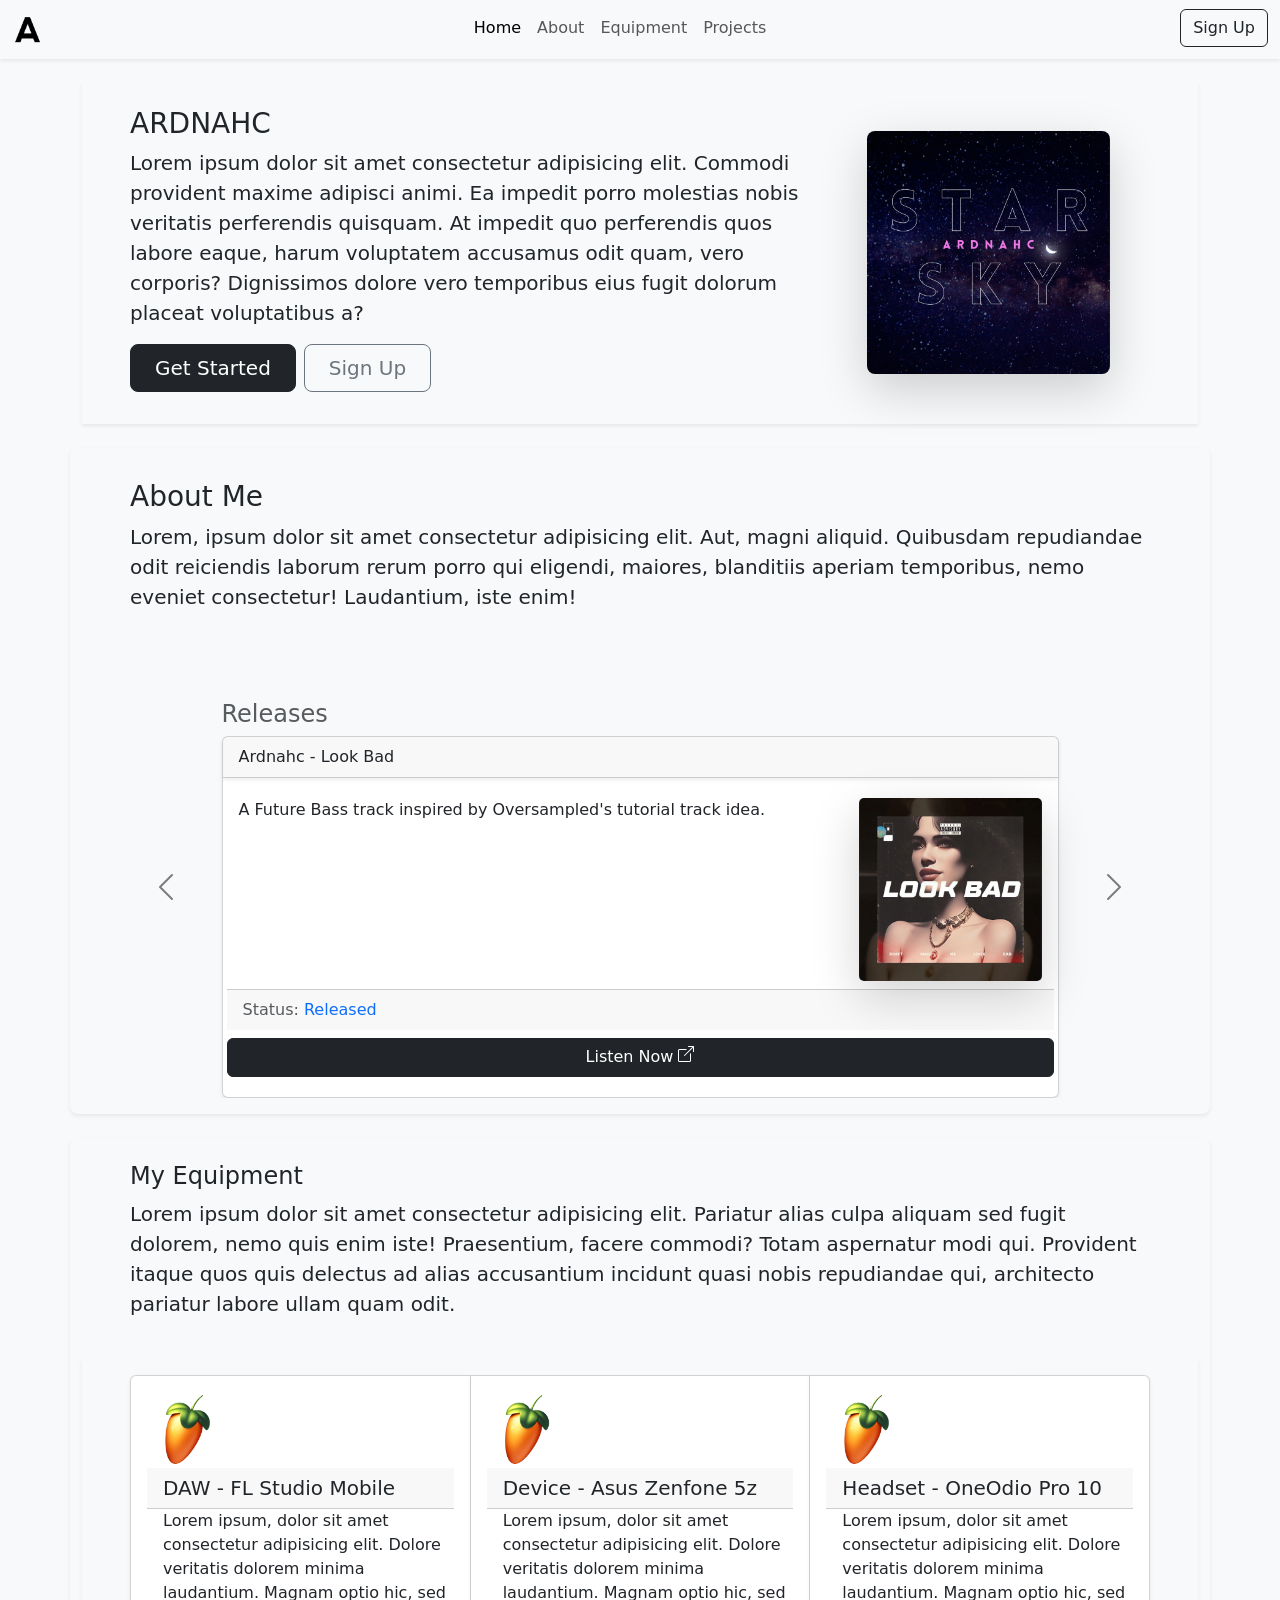
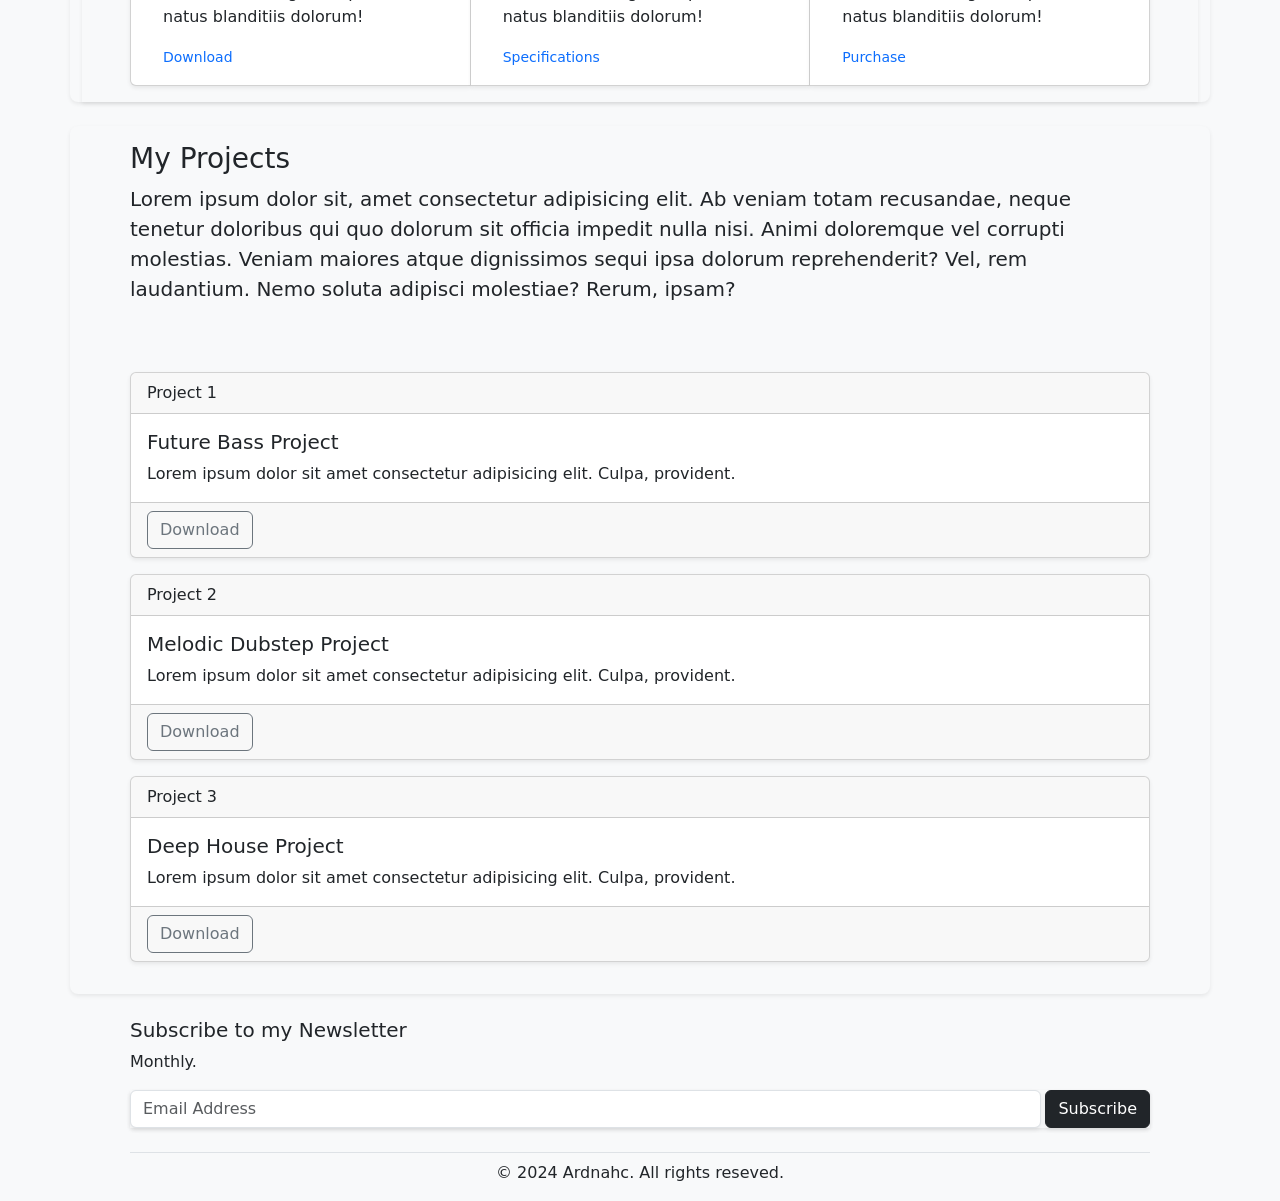
==== index.html @ 8536b76c "Add files via upload" ====
<!DOCTYPE html>
<html lang="en">

<head>
    <meta charset="UTF-8">
    <meta name="viewport" content="width=device-width, initial-scale=1.0">
    <link href="https://cdn.jsdelivr.net/npm/bootstrap@5.3.3/dist/css/bootstrap.min.css" rel="stylesheet" integrity="sha384-QWTKZyjpPEjISv5WaRU9OFeRpok6YctnYmDr5pNlyT2bRjXh0JMhjY6hW+ALEwIH" crossorigin="anonymous">
    <link rel="shortcut icon" href="./img-src/logo-favicon(light).png" type="image/x-icon">
    <title>Ardnahc | Home</title>
</head>

<body class="bg-light">

<main class="">

    <!-- NAVBAR -->
    <nav class="navbar navbar-expand-lg bg-light shadow-sm sticky-lg-top">       
        <div class="container-fluid">
        
        <a href="#" class="navbar-brand"><img src="./img-src/logo-dark(brand).png" alt="ARDNAHC" width="32px"></a>
        <button class="navbar-toggler" type="button" data-bs-toggle="collapse" data-bs-target="#navbarContent" aria-controls="navbarContent" aria-expanded="false" aria-label="Toggle navigation">
            <span class="navbar-toggler-icon"></span>
        </button>


        <div class="collapse navbar-collapse mb-2 mb-lg-auto" id="navbarContent">
        <ul class="navbar-nav mx-auto justify-content-around fs-6" id="Nav-items">
            <li class="nav-item"><a href="#" class="nav-link active ">Home</a></li>
            <li class="nav-item"><a href="#About" class="nav-link">About</a></li>
            <li class="nav-item"><a href="#Equipment" class="nav-link">Equipment</a></li>
            <li class="nav-item"><a href="#Projects" class="nav-link">Projects</a></li>
        </ul>

            <a href="sign-up.html" class="btn btn-outline-dark">Sign Up</a>
        </div>

        </div>
    </nav>


    <!-- HERO SECTION -->
    <div class="hero-section container w-100 rounded-3 bg-light">
    
    <div class="container py-4 px-5 mt-4 shadow-sm">
    <div class="row">

        <div class="col-lg-8">

            <h3 class="text-lg-start">ARDNAHC</h3>
            <p class="lead text-lg-start">Lorem ipsum dolor sit amet consectetur adipisicing elit. Commodi provident maxime adipisci animi. Ea impedit porro molestias nobis veritatis perferendis quisquam. At impedit quo perferendis quos labore eaque, harum voluptatem accusamus odit quam, vero corporis? Dignissimos dolore vero temporibus eius fugit dolorum placeat voluptatibus a?</p>
            <div class="d-grid d-md-flex gap-2 justify-content-md-start btn-block">

                <a role="button" href="#About" class="btn btn-dark btn-lg w-sm-100 px-4 mb-lg-2">Get Started</a>
                <a type="button" class="btn btn-outline-secondary w-sm-100 btn-lg px-4 mb-lg-2" href="sign-up.html">Sign Up</a>

            </div>
        </div>

        <div class="col-lg-4 mt-4 mb-4">
            <a href="https://open.spotify.com/track/7bgniCdOyWB7mip2YNSB8c?si=9146df6b7f4f48fb" class="shadow"><img src="./img-src/Star_Sky_cover.webp" alt="Cover Img" class=" d-block mx-auto w-75 img-fluid rounded-3 shadow-lg"></a>
        </div>

    </div>
    </div>
    </div>

    <!-- ABOUT -->
    <div class="container  shadow-sm rounded-3 bg-light mt-4" id="About">
        <div class="px-5 py-4">
        <h3 class="text-lg-start mt-2">About Me</h3>
        <p class="lead w-100">Lorem, ipsum dolor sit amet consectetur adipisicing elit. Aut, magni aliquid. Quibusdam repudiandae odit reiciendis laborum rerum porro qui eligendi, maiores, blanditiis aperiam temporibus, nemo eveniet consectetur! Laudantium, iste enim!</p>
    </div>
    
        <div id="carouselExampleDark" class="carousel carousel-dark slide mt-2 py-3" data-bs-ride="carousel">
        
            <h4 class="text-lg-start mt-4 text-muted w-75 mx-auto mb-2">Releases</h4>
            <div class="carousel-inner">

                <div class="carousel-item active" data-bs-interval="5000">
                    <div class="card w-75 mx-auto text-start d-block shadow-sm">
                        <div class="card-header fw-medium shadow-sm">Ardnahc - Look Bad</div>
                        <div class="card-body row mt-3 mb-3 py-1">
                            <div class="col-9">
                            <p class="card-text">A Future Bass track inspired by Oversampled's tutorial track idea.</p>
                            </div>
                            <div class="col-3">
                            <img src="./img-src/Look_Bad_cover.webp" class="w-100 card-img shadow-lg" alt="">
                            </div>
                            <div class="card-footer mt-2">
                            <small class="text-muted fs-6">Status: <a href="https://www.youtube.com/watch?v=Fr_IoHNbRYQ&pp=ygUQYXJkbmFoYyBsb29rIGJhZA%3D%3D" target="_blank" class="text-decoration-none">Released</a></small>
                            </div>
                            <a href="https://www.youtube.com/watch?v=Fr_IoHNbRYQ&pp=ygUQYXJkbmFoYyBsb29rIGJhZA%3D%3D" target="_blank" class="btn btn-dark mt-2">Listen Now <svg xmlns="http://www.w3.org/2000/svg" width="16" height="16" fill="currentColor" class="bi bi-box-arrow-up-right mb-2" viewBox="0 0 16 16">
                                <path fill-rule="evenodd" d="M8.636 3.5a.5.5 0 0 0-.5-.5H1.5A1.5 1.5 0 0 0 0 4.5v10A1.5 1.5 0 0 0 1.5 16h10a1.5 1.5 0 0 0 1.5-1.5V7.864a.5.5 0 0 0-1 0V14.5a.5.5 0 0 1-.5.5h-10a.5.5 0 0 1-.5-.5v-10a.5.5 0 0 1 .5-.5h6.636a.5.5 0 0 0 .5-.5"/>
                                <path fill-rule="evenodd" d="M16 .5a.5.5 0 0 0-.5-.5h-5a.5.5 0 0 0 0 1h3.793L6.146 9.146a.5.5 0 1 0 .708.708L15 1.707V5.5a.5.5 0 0 0 1 0z"/>
                              </svg></a>
                        </div>
                    </div>
                </div>

                <div class="carousel-item" data-bs-interval="5000">
                    <div class="card w-75 mx-auto text-start d-block shadow-sm">
                        <div class="card-header fw-medium shadow-sm">Ardnahc - Star Sky</div>
                        <div class="card-body row mt-3 mb-3 py-1">
                            <div class="col-9">
                            <p class="card-text">A Future Bass/Mid-tempo track inspired by Porter Robinson - Sad Machine.</p>
                            </div>
                            <div class="col-3">
                            <img src="./img-src/Star_Sky_cover.webp" class="w-100 card-img shadow-lg" alt="">
                            </div>
                            <div class="card-footer mt-2">
                            <small class="text-muted fs-6">Status: <a href="https://www.youtube.com/watch?v=gZ5lh2ibDOA&pp=ygUQYXJkbmFoYyBzdGFyIHNreQ%3D%3D" target="_blank" class="text-decoration-none">Released</a></small>
                            </div>
                            <a href="https://www.youtube.com/watch?v=gZ5lh2ibDOA&pp=ygUQYXJkbmFoYyBzdGFyIHNreQ%3D%3D" target="_blank" class="btn btn-dark mt-2">Listen Now <svg xmlns="http://www.w3.org/2000/svg" width="16" height="16" fill="currentColor" class="bi bi-box-arrow-up-right mb-2" viewBox="0 0 16 16">
                                <path fill-rule="evenodd" d="M8.636 3.5a.5.5 0 0 0-.5-.5H1.5A1.5 1.5 0 0 0 0 4.5v10A1.5 1.5 0 0 0 1.5 16h10a1.5 1.5 0 0 0 1.5-1.5V7.864a.5.5 0 0 0-1 0V14.5a.5.5 0 0 1-.5.5h-10a.5.5 0 0 1-.5-.5v-10a.5.5 0 0 1 .5-.5h6.636a.5.5 0 0 0 .5-.5"/>
                                <path fill-rule="evenodd" d="M16 .5a.5.5 0 0 0-.5-.5h-5a.5.5 0 0 0 0 1h3.793L6.146 9.146a.5.5 0 1 0 .708.708L15 1.707V5.5a.5.5 0 0 0 1 0z"/>
                              </svg></a>
                        </div>
                    </div>
                </div>

                <div class="carousel-item" data-bs-interval="5000">
                    <div class="card w-75 mx-auto text-start d-block shadow-sm">
                        <div class="card-header fw-medium shadow-sm">Ardnahc - I'm in Love</div>
                        <div class="card-body row mt-3 mb-3 py-1">
                            <div class="col-9">
                            <p class="card-text">A Future Funk/Funk House track crafted with the use of default FXs.</p>
                            </div>
                            <div class="col-3">
                            <img src="./img-src/I'm_in_Love_cover.jpg" class="w-100 card-img shadow-lg" alt="">
                            </div>
                            <div class="card-footer mt-2">
                            <small class="text-muted fs-6">Status: <a href="https://open.spotify.com/track/1J8tTyduV4TBa7ByiTyd0w?si=576ef634297748b9" target="_blank" class="text-decoration-none">Released</a></small>
                            </div>
                            <a href="https://open.spotify.com/track/1J8tTyduV4TBa7ByiTyd0w?si=576ef634297748b9" target="_blank" class="btn btn-dark mt-2">Listen Now <svg xmlns="http://www.w3.org/2000/svg" width="16" height="16" fill="currentColor" class="bi bi-box-arrow-up-right mb-2" viewBox="0 0 16 16">
                                <path fill-rule="evenodd" d="M8.636 3.5a.5.5 0 0 0-.5-.5H1.5A1.5 1.5 0 0 0 0 4.5v10A1.5 1.5 0 0 0 1.5 16h10a1.5 1.5 0 0 0 1.5-1.5V7.864a.5.5 0 0 0-1 0V14.5a.5.5 0 0 1-.5.5h-10a.5.5 0 0 1-.5-.5v-10a.5.5 0 0 1 .5-.5h6.636a.5.5 0 0 0 .5-.5"/>
                                <path fill-rule="evenodd" d="M16 .5a.5.5 0 0 0-.5-.5h-5a.5.5 0 0 0 0 1h3.793L6.146 9.146a.5.5 0 1 0 .708.708L15 1.707V5.5a.5.5 0 0 0 1 0z"/>
                              </svg></a>
                        </div>
                    </div>
                </div>

            </div>

            <button class="carousel-control-prev" type="button" data-bs-target="#carouselExampleDark" data-bs-slide="prev">
                <span class="carousel-control-prev-icon" aria-hidden="true"></span>
                <span class="visually-hidden">Previous</span>
            </button>
            <button class="carousel-control-next" type="button" data-bs-target="#carouselExampleDark" data-bs-slide="next">
                <span class="carousel-control-next-icon" aria-hidden="true"></span>
                <span class="visually-hidden">Next</span>
            </button>

        </div>
    </div>

     <!-- EQUIPMENT -->
    <div class="container mt-4 shadow-sm bg-light rounded-3" id="Equipment">
        <div class="px-5 py-4">
        <h4 class="">My Equipment</h4>
        <p class="lead">Lorem ipsum dolor sit amet consectetur adipisicing elit. Pariatur alias culpa aliquam sed fugit dolorem, nemo quis enim iste! Praesentium, facere commodi? Totam aspernatur modi qui. Provident itaque quos quis delectus ad alias accusantium incidunt quasi nobis repudiandae qui, architecto pariatur labore ullam quam odit.</p>
        </div>

        <div class="card-group shadow-sm px-5 py-3">
            <div class="card shadow-sm">
                <div class="card-body">
                <img src="./img-src/Fruity_Loops(icon).png" alt="" class="card-img-top w-25">
                <h5 class="card-header">DAW - FL Studio Mobile</h6>
                <p class="card-text ms-3">Lorem ipsum, dolor sit amet consectetur adipisicing elit. Dolore veritatis dolorem minima laudantium. Magnam optio hic, sed natus blanditiis dolorum!</p>
                <p class="card-text"><small class="text-body-secondary"><a href="" class="text-decoration-none ms-3">Download</a></small></p>
                </div>
            </div>
            <div class="card shadow-sm">
                <div class="card-body">
                <img src="./img-src/Fruity_Loops(icon).png" alt="" class="card-img-top w-25 rounded-3">
                <h5 class="card-header">Device - Asus Zenfone 5z</h6>
                <p class="card-text ms-3">Lorem ipsum, dolor sit amet consectetur adipisicing elit. Dolore veritatis dolorem minima laudantium. Magnam optio hic, sed natus blanditiis dolorum!</p>
                <p class="card-text"><small class="text-body-secondary"><a href="" class="text-decoration-none ms-3">Specifications</a></small></p>
                </div>
            </div>
            <div class="card shadow-sm">
                <div class="card-body">
                <img src="./img-src/Fruity_Loops(icon).png" alt="" class="card-img-top w-25">
                <h5 class="card-header">Headset - OneOdio Pro 10</h6>
                <p class="card-text ms-3">Lorem ipsum, dolor sit amet consectetur adipisicing elit. Dolore veritatis dolorem minima laudantium. Magnam optio hic, sed natus blanditiis dolorum!</p>
                <p class="card-text"><small class="text-body-secondary"><a href="" class="text-decoration-none ms-3">Purchase</a></small></p>
                </div>
            </div>
        </div>

    </div>

     <!-- PROJECTS -->
    <div class="container mt-4 shadow-sm rounded-3 bg-light" id="Projects">

        <div class="px-5 py-3">
        <h3>My Projects</h3>
        <p class="lead">Lorem ipsum dolor sit, amet consectetur adipisicing elit. Ab veniam totam recusandae, neque tenetur doloribus qui quo dolorum sit officia impedit nulla nisi. Animi doloremque vel corrupti molestias. Veniam maiores atque dignissimos sequi ipsa dolorum reprehenderit? Vel, rem laudantium. Nemo soluta adipisci molestiae? Rerum, ipsam?</p>
        </div>

        <div class="px-5 py-3 mt-1 mb-3">
        <div class="card mt-3 shadow-sm mb-3">
        <div class="card-header">Project 1</div>
        <div class="card-body">
            <h5 class="card-title">Future Bass Project</h5>
            <p class="card-text">Lorem ipsum dolor sit amet consectetur adipisicing elit. Culpa, provident.</p>
        </div>
        <div class="card-footer">
            <a href="" class="btn btn-outline-secondary">Download</a>
        </div>
        </div>

        <div class="card mt-3 shadow-sm">
        <div class="card-header">Project 2</div>
        <div class="card-body">
            <h5 class="card-title">Melodic Dubstep Project</h5>
            <p class="card-text">Lorem ipsum dolor sit amet consectetur adipisicing elit. Culpa, provident.</p>
        </div>
        <div class="card-footer">
            <a href="" class="btn btn-outline-secondary">Download</a>
        </div>
        </div>
        
        <div class="card mt-3 mb-3 shadow-sm">
        <div class="card-header">Project 3</div>
        <div class="card-body">
            <h5 class="card-title">Deep House Project</h5>
            <p class="card-text">Lorem ipsum dolor sit amet consectetur adipisicing elit. Culpa, provident.</p>
        </div>
        <div class="card-footer">
            <a href="" class="btn btn-outline-secondary">Download</a>
        </div>
        </div>
        </div>

    </div>

</main>


    <!-- FOOTER -->
    <div class="container mt-4">
        <footer class="px-5">
            <form>
                <h5>Subscribe to my Newsletter</h5>
                <p>Monthly.</p>
                <div class="d-flex flex-column flex-sm-row w-100 gap-1 shadow-sm">
                    <label for="E-mail" class="visually-hidden">Email Address</label>
                    <input type="email" id="E-mail" class="form-control shadow-sm" placeholder="Email Address">
                    <button class="btn btn-dark shadow-sm" type="button">Subscribe</button>
                </div>
            </form>
            <div class="d-flex mt-4 border-top">
                <p class="mt-2 mx-auto">&copy; 2024 Ardnahc. All rights reseved.</p>
            </div>
        </footer>
    </div>

    <script src="https://cdn.jsdelivr.net/npm/bootstrap@5.3.3/dist/js/bootstrap.bundle.min.js" integrity="sha384-YvpcrYf0tY3lHB60NNkmXc5s9fDVZLESaAA55NDzOxhy9GkcIdslK1eN7N6jIeHz" crossorigin="anonymous"></script>
</body>
</html>
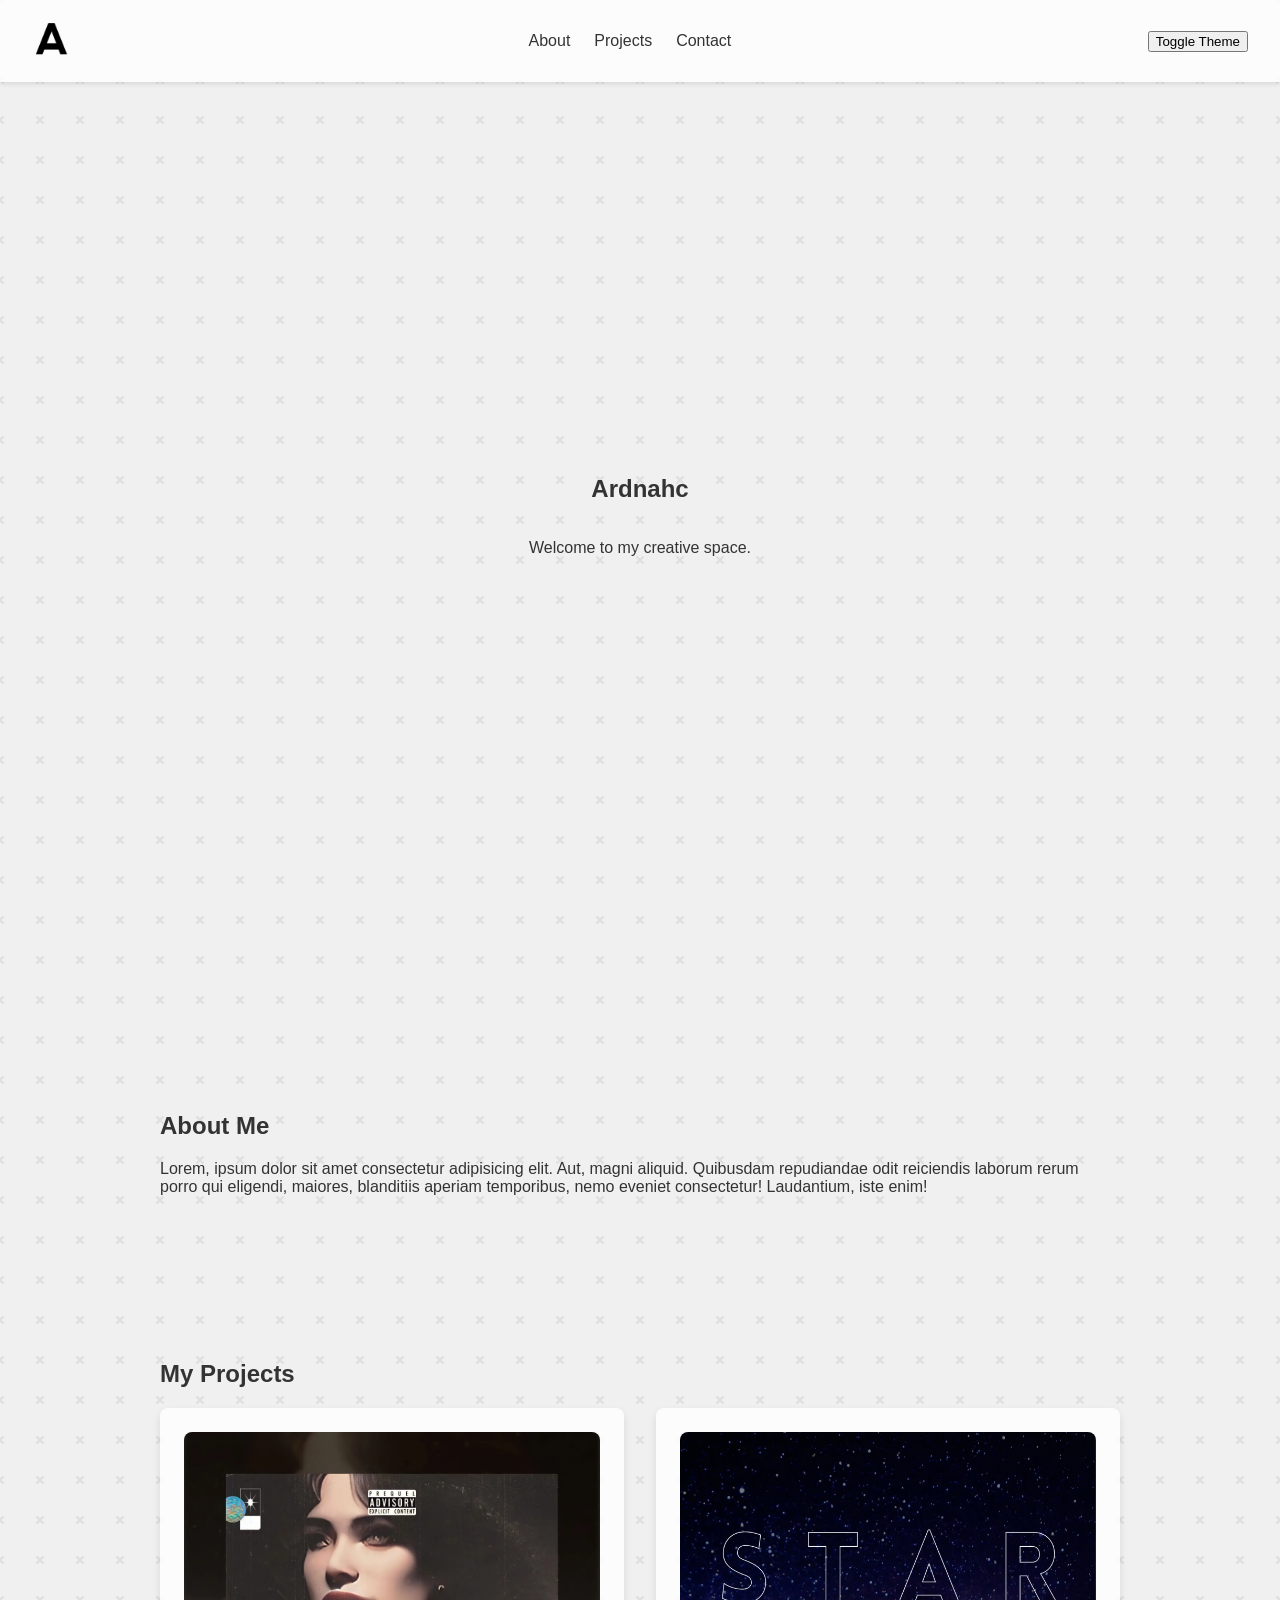
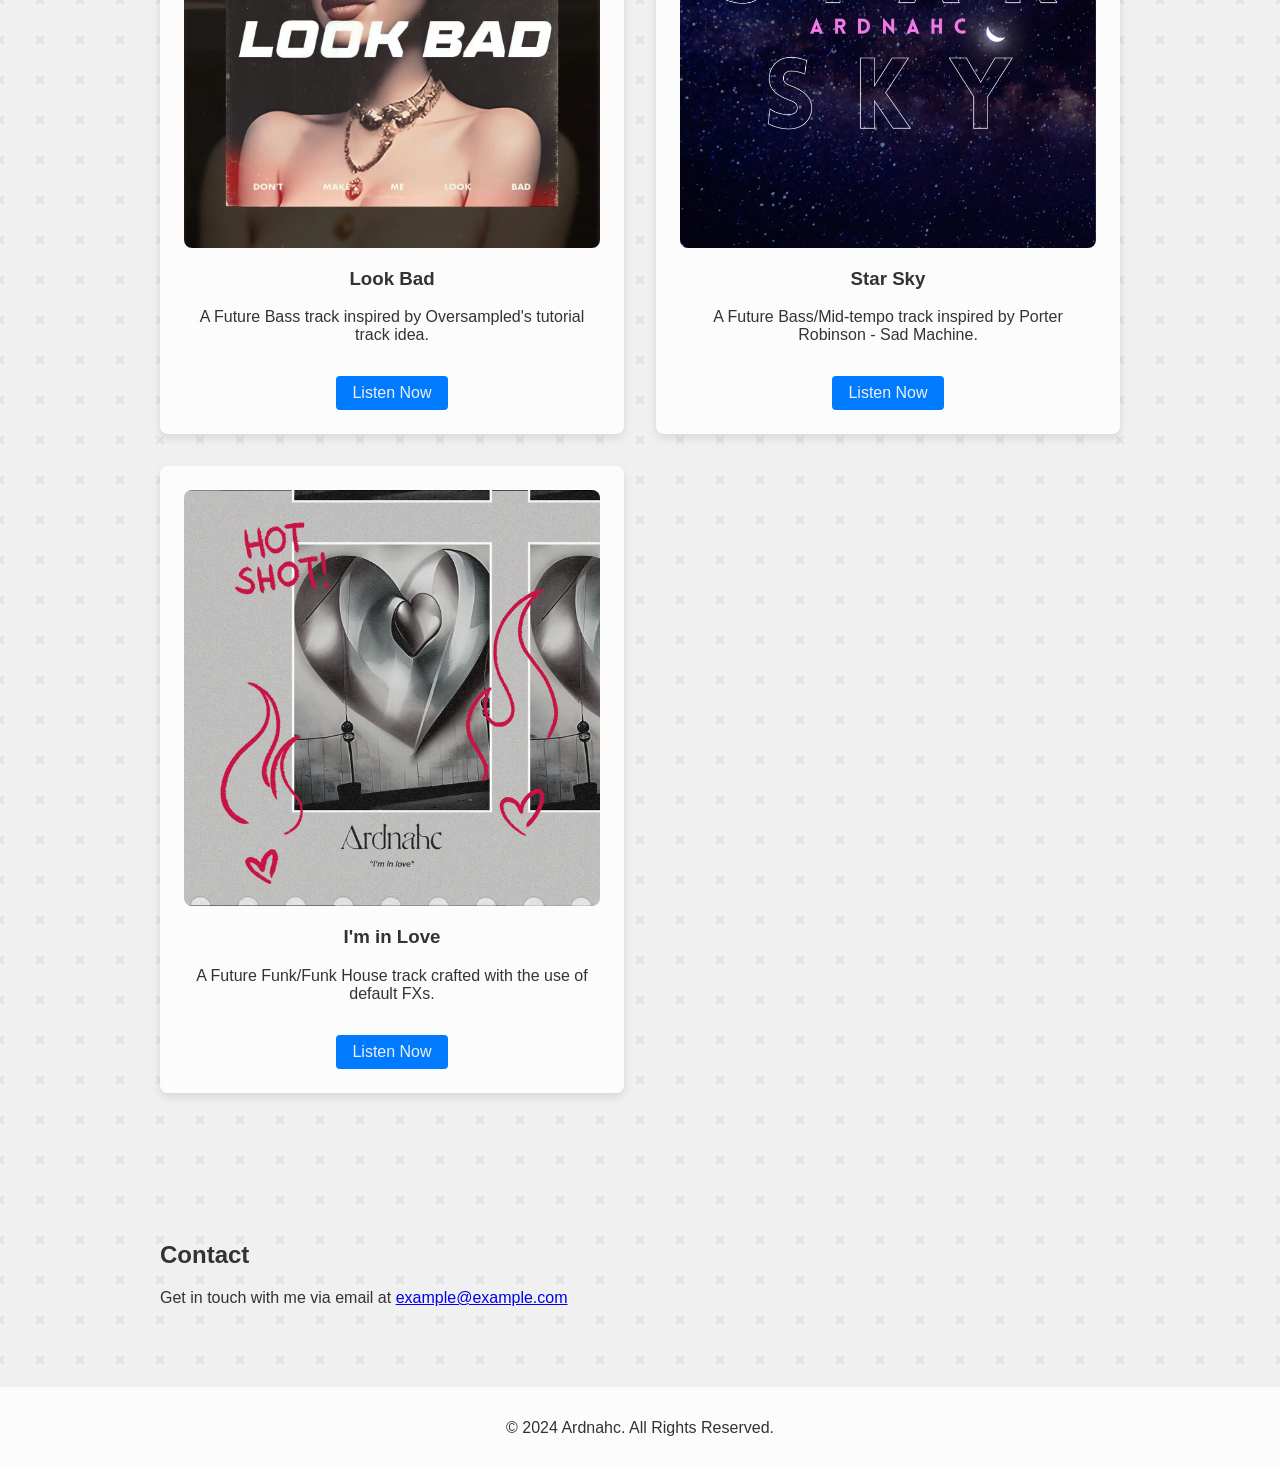
==== commit cb4c0147: "I've recreated the website with theme modes, a translucent navbar, and optimizations. This commit in" ====
--- a/index.html
+++ b/index.html
@@ -1,260 +1,74 @@
-<!DOCTYPE html>
-<html lang="en">
-
-<head>
-    <meta charset="UTF-8">
-    <meta name="viewport" content="width=device-width, initial-scale=1.0">
-    <link href="https://cdn.jsdelivr.net/npm/bootstrap@5.3.3/dist/css/bootstrap.min.css" rel="stylesheet" integrity="sha384-QWTKZyjpPEjISv5WaRU9OFeRpok6YctnYmDr5pNlyT2bRjXh0JMhjY6hW+ALEwIH" crossorigin="anonymous">
-    <link rel="shortcut icon" href="./img-src/logo-favicon(light).png" type="image/x-icon">
-    <title>Ardnahc | Home</title>
-</head>
-
-<body class="bg-light">
-
-<main class="">
-
-    <!-- NAVBAR -->
-    <nav class="navbar navbar-expand-lg bg-light shadow-sm sticky-lg-top">       
-        <div class="container-fluid">
-        
-        <a href="#" class="navbar-brand"><img src="./img-src/logo-dark(brand).png" alt="ARDNAHC" width="32px"></a>
-        <button class="navbar-toggler" type="button" data-bs-toggle="collapse" data-bs-target="#navbarContent" aria-controls="navbarContent" aria-expanded="false" aria-label="Toggle navigation">
-            <span class="navbar-toggler-icon"></span>
-        </button>
-
-
-        <div class="collapse navbar-collapse mb-2 mb-lg-auto" id="navbarContent">
-        <ul class="navbar-nav mx-auto justify-content-around fs-6" id="Nav-items">
-            <li class="nav-item"><a href="#" class="nav-link active ">Home</a></li>
-            <li class="nav-item"><a href="#About" class="nav-link">About</a></li>
-            <li class="nav-item"><a href="#Equipment" class="nav-link">Equipment</a></li>
-            <li class="nav-item"><a href="#Projects" class="nav-link">Projects</a></li>
-        </ul>
-
-            <a href="sign-up.html" class="btn btn-outline-dark">Sign Up</a>
-        </div>
-
-        </div>
-    </nav>
-
-
-    <!-- HERO SECTION -->
-    <div class="hero-section container w-100 rounded-3 bg-light">
-    
-    <div class="container py-4 px-5 mt-4 shadow-sm">
-    <div class="row">
-
-        <div class="col-lg-8">
-
-            <h3 class="text-lg-start">ARDNAHC</h3>
-            <p class="lead text-lg-start">Lorem ipsum dolor sit amet consectetur adipisicing elit. Commodi provident maxime adipisci animi. Ea impedit porro molestias nobis veritatis perferendis quisquam. At impedit quo perferendis quos labore eaque, harum voluptatem accusamus odit quam, vero corporis? Dignissimos dolore vero temporibus eius fugit dolorum placeat voluptatibus a?</p>
-            <div class="d-grid d-md-flex gap-2 justify-content-md-start btn-block">
-
-                <a role="button" href="#About" class="btn btn-dark btn-lg w-sm-100 px-4 mb-lg-2">Get Started</a>
-                <a type="button" class="btn btn-outline-secondary w-sm-100 btn-lg px-4 mb-lg-2" href="sign-up.html">Sign Up</a>
-
-            </div>
-        </div>
-
-        <div class="col-lg-4 mt-4 mb-4">
-            <a href="https://open.spotify.com/track/7bgniCdOyWB7mip2YNSB8c?si=9146df6b7f4f48fb" class="shadow"><img src="./img-src/Star_Sky_cover.webp" alt="Cover Img" class=" d-block mx-auto w-75 img-fluid rounded-3 shadow-lg"></a>
-        </div>
-
-    </div>
-    </div>
-    </div>
-
-    <!-- ABOUT -->
-    <div class="container  shadow-sm rounded-3 bg-light mt-4" id="About">
-        <div class="px-5 py-4">
-        <h3 class="text-lg-start mt-2">About Me</h3>
-        <p class="lead w-100">Lorem, ipsum dolor sit amet consectetur adipisicing elit. Aut, magni aliquid. Quibusdam repudiandae odit reiciendis laborum rerum porro qui eligendi, maiores, blanditiis aperiam temporibus, nemo eveniet consectetur! Laudantium, iste enim!</p>
-    </div>
-    
-        <div id="carouselExampleDark" class="carousel carousel-dark slide mt-2 py-3" data-bs-ride="carousel">
-        
-            <h4 class="text-lg-start mt-4 text-muted w-75 mx-auto mb-2">Releases</h4>
-            <div class="carousel-inner">
-
-                <div class="carousel-item active" data-bs-interval="5000">
-                    <div class="card w-75 mx-auto text-start d-block shadow-sm">
-                        <div class="card-header fw-medium shadow-sm">Ardnahc - Look Bad</div>
-                        <div class="card-body row mt-3 mb-3 py-1">
-                            <div class="col-9">
-                            <p class="card-text">A Future Bass track inspired by Oversampled's tutorial track idea.</p>
-                            </div>
-                            <div class="col-3">
-                            <img src="./img-src/Look_Bad_cover.webp" class="w-100 card-img shadow-lg" alt="">
-                            </div>
-                            <div class="card-footer mt-2">
-                            <small class="text-muted fs-6">Status: <a href="https://www.youtube.com/watch?v=Fr_IoHNbRYQ&pp=ygUQYXJkbmFoYyBsb29rIGJhZA%3D%3D" target="_blank" class="text-decoration-none">Released</a></small>
-                            </div>
-                            <a href="https://www.youtube.com/watch?v=Fr_IoHNbRYQ&pp=ygUQYXJkbmFoYyBsb29rIGJhZA%3D%3D" target="_blank" class="btn btn-dark mt-2">Listen Now <svg xmlns="http://www.w3.org/2000/svg" width="16" height="16" fill="currentColor" class="bi bi-box-arrow-up-right mb-2" viewBox="0 0 16 16">
-                                <path fill-rule="evenodd" d="M8.636 3.5a.5.5 0 0 0-.5-.5H1.5A1.5 1.5 0 0 0 0 4.5v10A1.5 1.5 0 0 0 1.5 16h10a1.5 1.5 0 0 0 1.5-1.5V7.864a.5.5 0 0 0-1 0V14.5a.5.5 0 0 1-.5.5h-10a.5.5 0 0 1-.5-.5v-10a.5.5 0 0 1 .5-.5h6.636a.5.5 0 0 0 .5-.5"/>
-                                <path fill-rule="evenodd" d="M16 .5a.5.5 0 0 0-.5-.5h-5a.5.5 0 0 0 0 1h3.793L6.146 9.146a.5.5 0 1 0 .708.708L15 1.707V5.5a.5.5 0 0 0 1 0z"/>
-                              </svg></a>
-                        </div>
-                    </div>
-                </div>
-
-                <div class="carousel-item" data-bs-interval="5000">
-                    <div class="card w-75 mx-auto text-start d-block shadow-sm">
-                        <div class="card-header fw-medium shadow-sm">Ardnahc - Star Sky</div>
-                        <div class="card-body row mt-3 mb-3 py-1">
-                            <div class="col-9">
-                            <p class="card-text">A Future Bass/Mid-tempo track inspired by Porter Robinson - Sad Machine.</p>
-                            </div>
-                            <div class="col-3">
-                            <img src="./img-src/Star_Sky_cover.webp" class="w-100 card-img shadow-lg" alt="">
-                            </div>
-                            <div class="card-footer mt-2">
-                            <small class="text-muted fs-6">Status: <a href="https://www.youtube.com/watch?v=gZ5lh2ibDOA&pp=ygUQYXJkbmFoYyBzdGFyIHNreQ%3D%3D" target="_blank" class="text-decoration-none">Released</a></small>
-                            </div>
-                            <a href="https://www.youtube.com/watch?v=gZ5lh2ibDOA&pp=ygUQYXJkbmFoYyBzdGFyIHNreQ%3D%3D" target="_blank" class="btn btn-dark mt-2">Listen Now <svg xmlns="http://www.w3.org/2000/svg" width="16" height="16" fill="currentColor" class="bi bi-box-arrow-up-right mb-2" viewBox="0 0 16 16">
-                                <path fill-rule="evenodd" d="M8.636 3.5a.5.5 0 0 0-.5-.5H1.5A1.5 1.5 0 0 0 0 4.5v10A1.5 1.5 0 0 0 1.5 16h10a1.5 1.5 0 0 0 1.5-1.5V7.864a.5.5 0 0 0-1 0V14.5a.5.5 0 0 1-.5.5h-10a.5.5 0 0 1-.5-.5v-10a.5.5 0 0 1 .5-.5h6.636a.5.5 0 0 0 .5-.5"/>
-                                <path fill-rule="evenodd" d="M16 .5a.5.5 0 0 0-.5-.5h-5a.5.5 0 0 0 0 1h3.793L6.146 9.146a.5.5 0 1 0 .708.708L15 1.707V5.5a.5.5 0 0 0 1 0z"/>
-                              </svg></a>
-                        </div>
-                    </div>
-                </div>
-
-                <div class="carousel-item" data-bs-interval="5000">
-                    <div class="card w-75 mx-auto text-start d-block shadow-sm">
-                        <div class="card-header fw-medium shadow-sm">Ardnahc - I'm in Love</div>
-                        <div class="card-body row mt-3 mb-3 py-1">
-                            <div class="col-9">
-                            <p class="card-text">A Future Funk/Funk House track crafted with the use of default FXs.</p>
-                            </div>
-                            <div class="col-3">
-                            <img src="./img-src/I'm_in_Love_cover.jpg" class="w-100 card-img shadow-lg" alt="">
-                            </div>
-                            <div class="card-footer mt-2">
-                            <small class="text-muted fs-6">Status: <a href="https://open.spotify.com/track/1J8tTyduV4TBa7ByiTyd0w?si=576ef634297748b9" target="_blank" class="text-decoration-none">Released</a></small>
-                            </div>
-                            <a href="https://open.spotify.com/track/1J8tTyduV4TBa7ByiTyd0w?si=576ef634297748b9" target="_blank" class="btn btn-dark mt-2">Listen Now <svg xmlns="http://www.w3.org/2000/svg" width="16" height="16" fill="currentColor" class="bi bi-box-arrow-up-right mb-2" viewBox="0 0 16 16">
-                                <path fill-rule="evenodd" d="M8.636 3.5a.5.5 0 0 0-.5-.5H1.5A1.5 1.5 0 0 0 0 4.5v10A1.5 1.5 0 0 0 1.5 16h10a1.5 1.5 0 0 0 1.5-1.5V7.864a.5.5 0 0 0-1 0V14.5a.5.5 0 0 1-.5.5h-10a.5.5 0 0 1-.5-.5v-10a.5.5 0 0 1 .5-.5h6.636a.5.5 0 0 0 .5-.5"/>
-                                <path fill-rule="evenodd" d="M16 .5a.5.5 0 0 0-.5-.5h-5a.5.5 0 0 0 0 1h3.793L6.146 9.146a.5.5 0 1 0 .708.708L15 1.707V5.5a.5.5 0 0 0 1 0z"/>
-                              </svg></a>
-                        </div>
-                    </div>
-                </div>
-
-            </div>
-
-            <button class="carousel-control-prev" type="button" data-bs-target="#carouselExampleDark" data-bs-slide="prev">
-                <span class="carousel-control-prev-icon" aria-hidden="true"></span>
-                <span class="visually-hidden">Previous</span>
-            </button>
-            <button class="carousel-control-next" type="button" data-bs-target="#carouselExampleDark" data-bs-slide="next">
-                <span class="carousel-control-next-icon" aria-hidden="true"></span>
-                <span class="visually-hidden">Next</span>
-            </button>
-
-        </div>
-    </div>
-
-     <!-- EQUIPMENT -->
-    <div class="container mt-4 shadow-sm bg-light rounded-3" id="Equipment">
-        <div class="px-5 py-4">
-        <h4 class="">My Equipment</h4>
-        <p class="lead">Lorem ipsum dolor sit amet consectetur adipisicing elit. Pariatur alias culpa aliquam sed fugit dolorem, nemo quis enim iste! Praesentium, facere commodi? Totam aspernatur modi qui. Provident itaque quos quis delectus ad alias accusantium incidunt quasi nobis repudiandae qui, architecto pariatur labore ullam quam odit.</p>
-        </div>
-
-        <div class="card-group shadow-sm px-5 py-3">
-            <div class="card shadow-sm">
-                <div class="card-body">
-                <img src="./img-src/Fruity_Loops(icon).png" alt="" class="card-img-top w-25">
-                <h5 class="card-header">DAW - FL Studio Mobile</h6>
-                <p class="card-text ms-3">Lorem ipsum, dolor sit amet consectetur adipisicing elit. Dolore veritatis dolorem minima laudantium. Magnam optio hic, sed natus blanditiis dolorum!</p>
-                <p class="card-text"><small class="text-body-secondary"><a href="" class="text-decoration-none ms-3">Download</a></small></p>
-                </div>
-            </div>
-            <div class="card shadow-sm">
-                <div class="card-body">
-                <img src="./img-src/Fruity_Loops(icon).png" alt="" class="card-img-top w-25 rounded-3">
-                <h5 class="card-header">Device - Asus Zenfone 5z</h6>
-                <p class="card-text ms-3">Lorem ipsum, dolor sit amet consectetur adipisicing elit. Dolore veritatis dolorem minima laudantium. Magnam optio hic, sed natus blanditiis dolorum!</p>
-                <p class="card-text"><small class="text-body-secondary"><a href="" class="text-decoration-none ms-3">Specifications</a></small></p>
-                </div>
-            </div>
-            <div class="card shadow-sm">
-                <div class="card-body">
-                <img src="./img-src/Fruity_Loops(icon).png" alt="" class="card-img-top w-25">
-                <h5 class="card-header">Headset - OneOdio Pro 10</h6>
-                <p class="card-text ms-3">Lorem ipsum, dolor sit amet consectetur adipisicing elit. Dolore veritatis dolorem minima laudantium. Magnam optio hic, sed natus blanditiis dolorum!</p>
-                <p class="card-text"><small class="text-body-secondary"><a href="" class="text-decoration-none ms-3">Purchase</a></small></p>
-                </div>
-            </div>
-        </div>
-
-    </div>
-
-     <!-- PROJECTS -->
-    <div class="container mt-4 shadow-sm rounded-3 bg-light" id="Projects">
-
-        <div class="px-5 py-3">
-        <h3>My Projects</h3>
-        <p class="lead">Lorem ipsum dolor sit, amet consectetur adipisicing elit. Ab veniam totam recusandae, neque tenetur doloribus qui quo dolorum sit officia impedit nulla nisi. Animi doloremque vel corrupti molestias. Veniam maiores atque dignissimos sequi ipsa dolorum reprehenderit? Vel, rem laudantium. Nemo soluta adipisci molestiae? Rerum, ipsam?</p>
-        </div>
-
-        <div class="px-5 py-3 mt-1 mb-3">
-        <div class="card mt-3 shadow-sm mb-3">
-        <div class="card-header">Project 1</div>
-        <div class="card-body">
-            <h5 class="card-title">Future Bass Project</h5>
-            <p class="card-text">Lorem ipsum dolor sit amet consectetur adipisicing elit. Culpa, provident.</p>
-        </div>
-        <div class="card-footer">
-            <a href="" class="btn btn-outline-secondary">Download</a>
-        </div>
-        </div>
-
-        <div class="card mt-3 shadow-sm">
-        <div class="card-header">Project 2</div>
-        <div class="card-body">
-            <h5 class="card-title">Melodic Dubstep Project</h5>
-            <p class="card-text">Lorem ipsum dolor sit amet consectetur adipisicing elit. Culpa, provident.</p>
-        </div>
-        <div class="card-footer">
-            <a href="" class="btn btn-outline-secondary">Download</a>
-        </div>
-        </div>
-        
-        <div class="card mt-3 mb-3 shadow-sm">
-        <div class="card-header">Project 3</div>
-        <div class="card-body">
-            <h5 class="card-title">Deep House Project</h5>
-            <p class="card-text">Lorem ipsum dolor sit amet consectetur adipisicing elit. Culpa, provident.</p>
-        </div>
-        <div class="card-footer">
-            <a href="" class="btn btn-outline-secondary">Download</a>
-        </div>
-        </div>
-        </div>
-
-    </div>
-
-</main>
-
-
-    <!-- FOOTER -->
-    <div class="container mt-4">
-        <footer class="px-5">
-            <form>
-                <h5>Subscribe to my Newsletter</h5>
-                <p>Monthly.</p>
-                <div class="d-flex flex-column flex-sm-row w-100 gap-1 shadow-sm">
-                    <label for="E-mail" class="visually-hidden">Email Address</label>
-                    <input type="email" id="E-mail" class="form-control shadow-sm" placeholder="Email Address">
-                    <button class="btn btn-dark shadow-sm" type="button">Subscribe</button>
-                </div>
-            </form>
-            <div class="d-flex mt-4 border-top">
-                <p class="mt-2 mx-auto">&copy; 2024 Ardnahc. All rights reseved.</p>
-            </div>
-        </footer>
-    </div>
-
-    <script src="https://cdn.jsdelivr.net/npm/bootstrap@5.3.3/dist/js/bootstrap.bundle.min.js" integrity="sha384-YvpcrYf0tY3lHB60NNkmXc5s9fDVZLESaAA55NDzOxhy9GkcIdslK1eN7N6jIeHz" crossorigin="anonymous"></script>
-</body>
-</html>+<!DOCTYPE html>
+<html lang="en">
+<head>
+    <meta charset="UTF-8">
+    <meta name="viewport" content="width=device-width, initial-scale=1.0">
+    <title>Ardnahc</title>
+    <link rel="stylesheet" href="style.css">
+    <link rel="shortcut icon" href="./img-src/logo-favicon(light).png" type="image/x-icon">
+</head>
+<body>
+    <header>
+        <nav>
+            <div class="logo">
+                <img src="./img-src/logo-dark(brand).png" alt="Ardnahc Logo">
+            </div>
+            <ul class="nav-links">
+                <li><a href="#about">About</a></li>
+                <li><a href="#projects">Projects</a></li>
+                <li><a href="#contact">Contact</a></li>
+            </ul>
+            <div class="theme-switcher">
+                <button id="theme-toggle">Toggle Theme</button>
+            </div>
+        </nav>
+    </header>
+
+    <main>
+        <section id="hero">
+            <h1>Ardnahc</h1>
+            <p>Welcome to my creative space.</p>
+        </section>
+
+        <section id="about">
+            <h2>About Me</h2>
+            <p>Lorem, ipsum dolor sit amet consectetur adipisicing elit. Aut, magni aliquid. Quibusdam repudiandae odit reiciendis laborum rerum porro qui eligendi, maiores, blanditiis aperiam temporibus, nemo eveniet consectetur! Laudantium, iste enim!</p>
+        </section>
+
+        <section id="projects">
+            <h2>My Projects</h2>
+            <div class="project-grid">
+                <div class="project-card">
+                    <img src="./img-src/Look_Bad_cover.webp" alt="Project 1">
+                    <h3>Look Bad</h3>
+                    <p>A Future Bass track inspired by Oversampled's tutorial track idea.</p>
+                    <a href="https://www.youtube.com/watch?v=Fr_IoHNbRYQ&pp=ygUQYXJkbmFoYyBsb29rIGJhZA%3D%3D" target="_blank">Listen Now</a>
+                </div>
+                <div class="project-card">
+                    <img src="./img-src/Star_Sky_cover.webp" alt="Project 2">
+                    <h3>Star Sky</h3>
+                    <p>A Future Bass/Mid-tempo track inspired by Porter Robinson - Sad Machine.</p>
+                    <a href="https://www.youtube.com/watch?v=gZ5lh2ibDOA&pp=ygUQYXJkbmFoYyBzdGFyIHNreQ%3D%3D" target="_blank">Listen Now</a>
+                </div>
+                <div class="project-card">
+                    <img src="./img-src/I'm_in_Love_cover.jpg" alt="Project 3">
+                    <h3>I'm in Love</h3>
+                    <p>A Future Funk/Funk House track crafted with the use of default FXs.</p>
+                    <a href="https://open.spotify.com/track/1J8tTyduV4TBa7ByiTyd0w?si=576ef634297748b9" target="_blank">Listen Now</a>
+                </div>
+            </div>
+        </section>
+
+        <section id="contact">
+            <h2>Contact</h2>
+            <p>Get in touch with me via email at <a href="mailto:example@example.com">example@example.com</a></p>
+        </section>
+    </main>
+
+    <footer>
+        <p>&copy; 2024 Ardnahc. All Rights Reserved.</p>
+    </footer>
+
+    <script src="js/main.js"></script>
+</body>
+</html>
--- a/style.css
+++ b/style.css
@@ -0,0 +1,139 @@
+:root {
+    --background-light: #f0f0f0;
+    --text-light: #333;
+    --navbar-bg-light: rgba(255, 255, 255, 0.8);
+    --link-hover-light: #007bff;
+
+    --background-dark: #121212;
+    --text-dark: #f0f0f0;
+    --navbar-bg-dark: rgba(0, 0, 0, 0.8);
+    --link-hover-dark: #80bfff;
+}
+
+/* Basic Styles & SVG Background */
+body {
+    font-family: -apple-system, BlinkMacSystemFont, "Segoe UI", Roboto, "Helvetica Neue", Arial, sans-serif;
+    background-color: var(--background-light);
+    color: var(--text-light);
+    margin: 0;
+    padding: 0;
+    background-image: url("data:image/svg+xml,%3Csvg xmlns='http://www.w3.org/2000/svg' width='40' height='40' viewBox='0 0 40 40'%3E%3Cg fill-rule='evenodd'%3E%3Cg fill='%239C92AC' fill-opacity='0.2'%3E%3Cpath d='M0 38.59l2.83-2.83 1.41 1.41L1.41 40H0v-1.41zM0 1.4l2.83 2.83 1.41-1.41L1.41 0H0v1.41zM38.59 40l-2.83-2.83 1.41-1.41L40 38.59V40h-1.41zM40 1.41l-2.83 2.83-1.41-1.41L38.59 0H40v1.41z'/%3E%3C/g%3E%3C/g%3E%3C/svg%3E");
+    transition: background-color 0.3s ease, color 0.3s ease;
+}
+
+body.dark-mode {
+    --background-light: var(--background-dark);
+    --text-light: var(--text-dark);
+    --navbar-bg-light: var(--navbar-bg-dark);
+    --link-hover-light: var(--link-hover-dark);
+}
+
+/* Translucent Navbar */
+header {
+    position: fixed;
+    top: 0;
+    left: 0;
+    width: 100%;
+    z-index: 1000;
+}
+
+nav {
+    display: flex;
+    justify-content: space-between;
+    align-items: center;
+    padding: 1rem 2rem;
+    background-color: var(--navbar-bg-light);
+    backdrop-filter: blur(10px);
+    box-shadow: 0 2px 5px rgba(0,0,0,0.1);
+    transition: background-color 0.3s ease;
+}
+
+.logo img {
+    height: 40px;
+}
+
+.nav-links {
+    list-style: none;
+    display: flex;
+    gap: 1.5rem;
+}
+
+.nav-links a {
+    text-decoration: none;
+    color: var(--text-light);
+    font-weight: 500;
+    transition: color 0.3s ease;
+}
+
+.nav-links a:hover {
+    color: var(--link-hover-light);
+}
+
+/* Hero Section */
+#hero {
+    height: 100vh;
+    display: flex;
+    flex-direction: column;
+    justify-content: center;
+    align-items: center;
+    text-align: center;
+}
+
+/* General Section Styling */
+section {
+    padding: 4rem 2rem;
+    max-width: 960px;
+    margin: 0 auto;
+}
+
+footer {
+    text-align: center;
+    padding: 1rem;
+    background-color: var(--navbar-bg-light);
+    transition: background-color 0.3s ease;
+}
+
+/* Project Grid */
+.project-grid {
+    display: grid;
+    grid-template-columns: repeat(auto-fit, minmax(300px, 1fr));
+    gap: 2rem;
+}
+
+.project-card {
+    background-color: var(--navbar-bg-light);
+    border-radius: 8px;
+    box-shadow: 0 4px 8px rgba(0,0,0,0.1);
+    padding: 1.5rem;
+    text-align: center;
+    transition: transform 0.3s ease, box-shadow 0.3s ease;
+}
+
+.project-card:hover {
+    transform: translateY(-5px);
+    box-shadow: 0 8px 16px rgba(0,0,0,0.2);
+}
+
+.project-card img {
+    max-width: 100%;
+    border-radius: 8px;
+}
+
+.project-card h3 {
+    margin-top: 1rem;
+}
+
+.project-card a {
+    display: inline-block;
+    margin-top: 1rem;
+    padding: 0.5rem 1rem;
+    background-color: var(--link-hover-light);
+    color: var(--background-light);
+    text-decoration: none;
+    border-radius: 4px;
+    transition: background-color 0.3s ease;
+}
+
+.project-card a:hover {
+    opacity: 0.8;
+}
